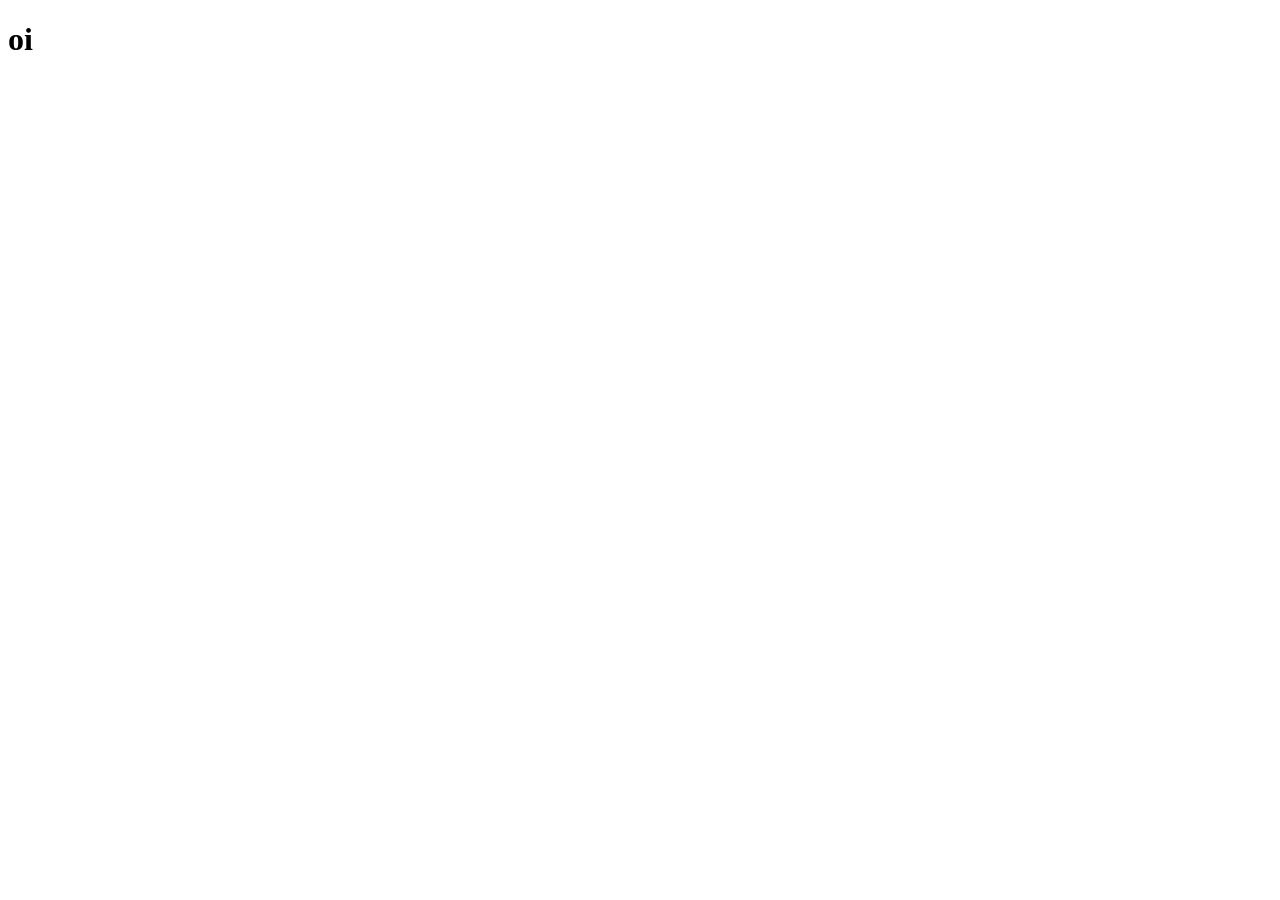
==== conheça.html @ 5267549e "primeiro commit" ====
<!DOCTYPE html>
<html lang="en">
<head>
    <meta charset="UTF-8">
    <meta name="viewport" content="width=device-width, initial-scale=1.0">
    <title></title>
    <link rel="stylesheet" href="./conheça.css">
</head>
<body>
    <h1>oi</h1>
</body>
</html>
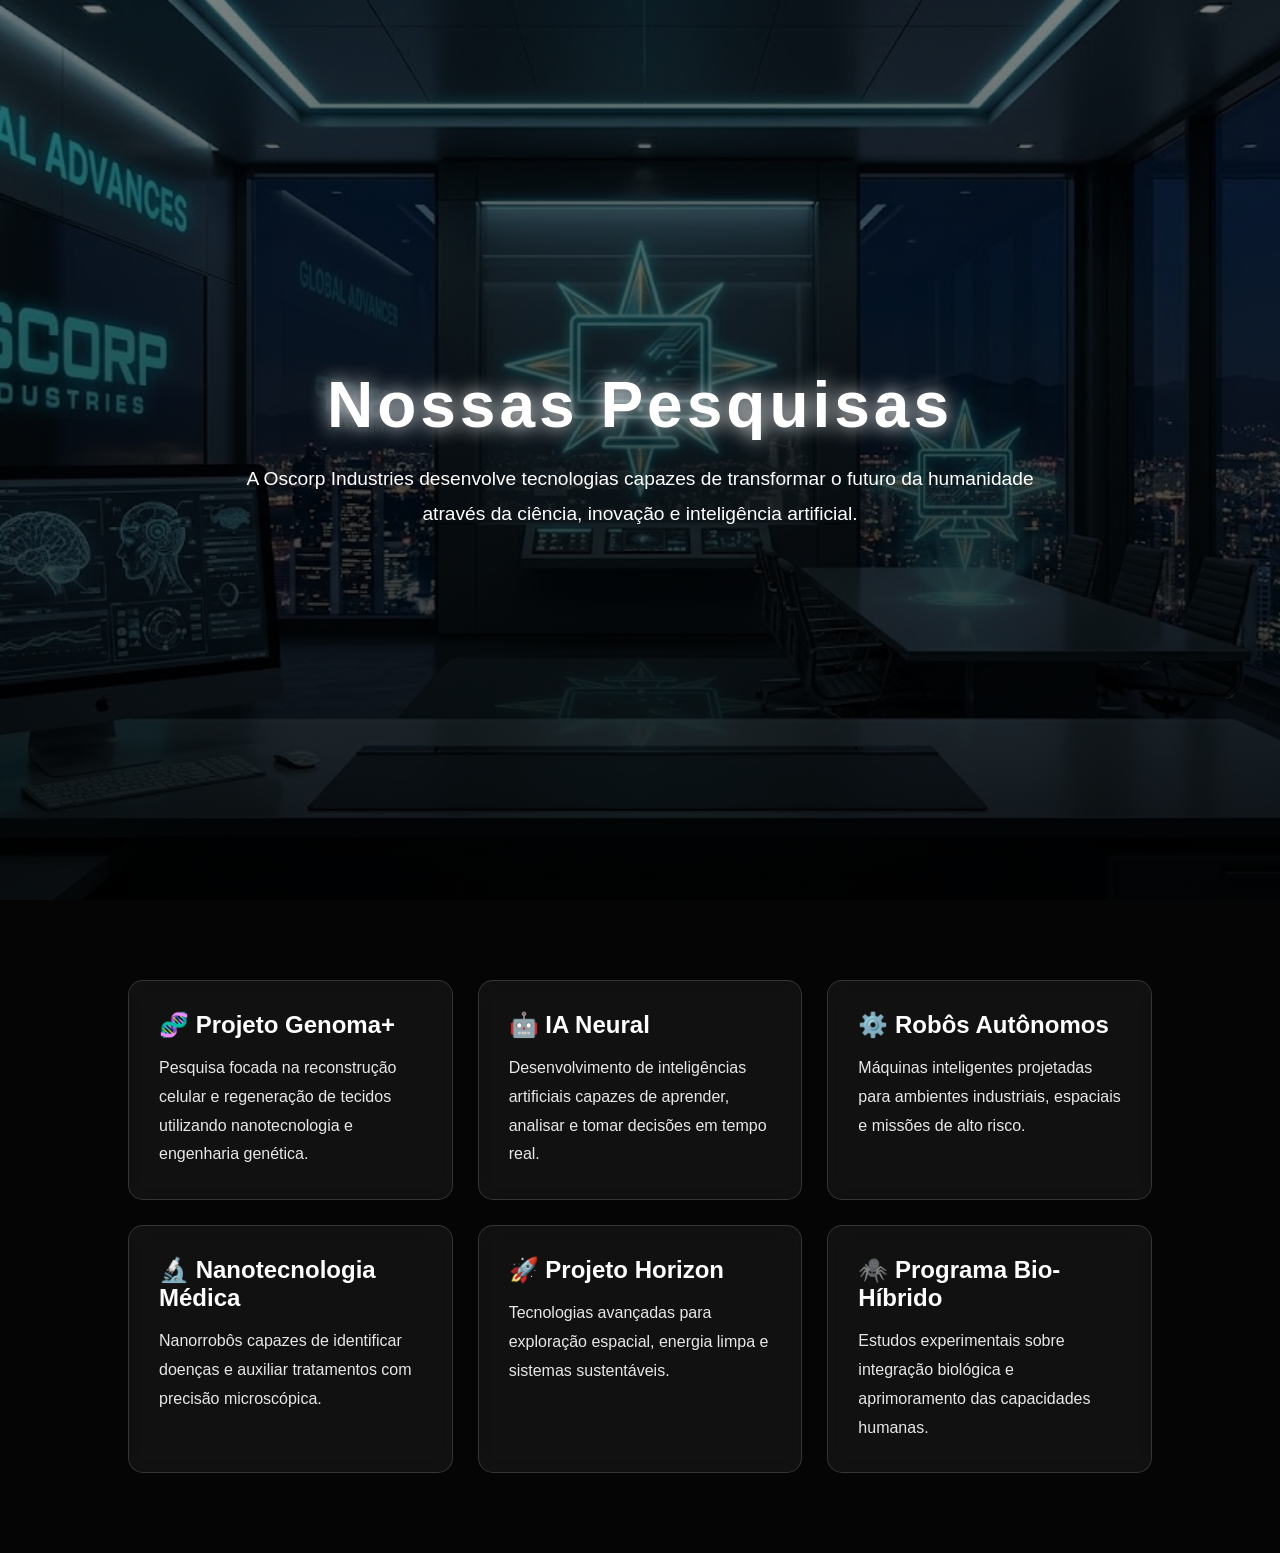
==== commit 8f025e87: "final-commit" ====
--- a/conheça.html
+++ b/conheça.html
@@ -1,12 +1,88 @@
 <!DOCTYPE html>
-<html lang="en">
+<html lang="pt-BR">
 <head>
     <meta charset="UTF-8">
     <meta name="viewport" content="width=device-width, initial-scale=1.0">
-    <title></title>
-    <link rel="stylesheet" href="./conheça.css">
+
+    <title>Pesquisas Oscorp</title>
+
+    <link rel="stylesheet" href="conheça.css">
 </head>
 <body>
-    <h1>oi</h1>
+
+    <header class="hero">
+
+        <div class="overlay"></div>
+
+        <div class="hero-content">
+            <h1>Nossas Pesquisas</h1>
+
+            <p>
+                A Oscorp Industries desenvolve tecnologias capazes de
+                transformar o futuro da humanidade através da ciência,
+                inovação e inteligência artificial.
+            </p>
+        </div>
+
+    </header>
+
+    <section class="pesquisas">
+
+        <div class="pesquisa">
+            <h2>🧬 Projeto Genoma+</h2>
+
+            <p>
+                Pesquisa focada na reconstrução celular e regeneração
+                de tecidos utilizando nanotecnologia e engenharia genética.
+            </p>
+        </div>
+
+        <div class="pesquisa">
+            <h2>🤖 IA Neural</h2>
+
+            <p>
+                Desenvolvimento de inteligências artificiais capazes de
+                aprender, analisar e tomar decisões em tempo real.
+            </p>
+        </div>
+
+        <div class="pesquisa">
+            <h2>⚙️ Robôs Autônomos</h2>
+
+            <p>
+                Máquinas inteligentes projetadas para ambientes industriais,
+                espaciais e missões de alto risco.
+            </p>
+        </div>
+
+        <div class="pesquisa">
+            <h2>🔬 Nanotecnologia Médica</h2>
+
+            <p>
+                Nanorrobôs capazes de identificar doenças e auxiliar
+                tratamentos com precisão microscópica.
+            </p>
+        </div>
+
+        <div class="pesquisa">
+            <h2>🚀 Projeto Horizon</h2>
+
+            <p>
+                Tecnologias avançadas para exploração espacial,
+                energia limpa e sistemas sustentáveis.
+            </p>
+        </div>
+
+        <div class="pesquisa">
+            <h2>🕷️ Programa Bio-Híbrido</h2>
+
+            <p>
+                Estudos experimentais sobre integração biológica e
+                aprimoramento das capacidades humanas.
+            </p>
+        </div>
+
+    </section>
+
 </body>
 </html>
--- a/conheça.css
+++ b/conheça.css
@@ -0,0 +1,176 @@
+:root{
+    --verde-neon:#ffffff;
+    --verde-escuro:#ffffff49;
+    --branco:#ffffff;
+    --cinza:rgba(0,0,0,0.7);
+}
+
+*{
+    margin:0;
+    padding:0;
+    box-sizing:border-box;
+}
+
+body{
+    font-family: Arial, sans-serif;
+    background:#050505;
+    color:white;
+}
+
+/* ===================== */
+/* BANNER RESPONSIVO */
+/* ===================== */
+
+.hero{
+    position:relative;
+    min-height:100vh;
+
+    display:flex;
+    justify-content:center;
+    align-items:center;
+    text-align:center;
+    padding:20px;
+
+    background-image:url("./img/banner-desktop.jpg");
+    background-size:cover;
+    background-position:center;
+    background-repeat:no-repeat;
+}
+
+.overlay{
+    position:absolute;
+    inset:0;
+    background:linear-gradient(
+        rgba(0,0,0,.5),
+        rgba(0,0,0,.85)
+    );
+}
+
+.hero-content{
+    position:relative;
+    z-index:2;
+    max-width:800px;
+    animation:fadeIn 1.2s ease;
+}
+
+.hero-content h1{
+    font-size:4rem;
+    letter-spacing:4px;
+    text-shadow:0 0 20px white;
+}
+
+.hero-content p{
+    margin-top:20px;
+    font-size:1.2rem;
+    line-height:1.8;
+}
+
+/* ===================== */
+/* PESQUISAS */
+/* ===================== */
+
+.pesquisas{
+    padding:80px 10%;
+
+    display:grid;
+    grid-template-columns:repeat(auto-fit,minmax(300px,1fr));
+
+    gap:25px;
+}
+
+.pesquisa{
+    background:rgba(255,255,255,.05);
+
+    border:1px solid rgba(255,255,255,.15);
+
+    backdrop-filter:blur(10px);
+
+    border-radius:15px;
+
+    padding:30px;
+
+    transition:.4s;
+}
+
+.pesquisa:hover{
+    transform:translateY(-10px);
+
+    box-shadow:
+    0 0 25px rgba(255,255,255,.15);
+}
+
+.pesquisa h2{
+    margin-bottom:15px;
+    font-size:1.5rem;
+}
+
+.pesquisa p{
+    line-height:1.8;
+    opacity:.9;
+}
+
+/* ===================== */
+/* TABLET */
+/* ===================== */
+
+@media (max-width:1024px){
+
+    .hero{
+        background-image:url("./img/banner-tablet.jpg");
+    }
+
+    .hero-content h1{
+        font-size:3rem;
+    }
+
+    .pesquisas{
+        padding:60px 5%;
+    }
+}
+
+/* ===================== */
+/* MOBILE */
+/* ===================== */
+
+@media (max-width:768px){
+
+    .hero{
+        background-image:url("./img/banner-mobile.jpg");
+        min-height:80vh;
+    }
+
+    .hero-content h1{
+        font-size:2.2rem;
+    }
+
+    .hero-content p{
+        font-size:1rem;
+    }
+
+    .pesquisas{
+        grid-template-columns:1fr;
+        padding:40px 20px;
+    }
+
+    .pesquisa{
+        padding:25px;
+    }
+}
+
+/* ===================== */
+/* ANIMAÇÃO */
+/* ===================== */
+
+@keyframes fadeIn{
+
+    from{
+        opacity:0;
+        transform:translateY(30px);
+    }
+
+    to{
+        opacity:1;
+        transform:translateY(0);
+    }
+
+}
